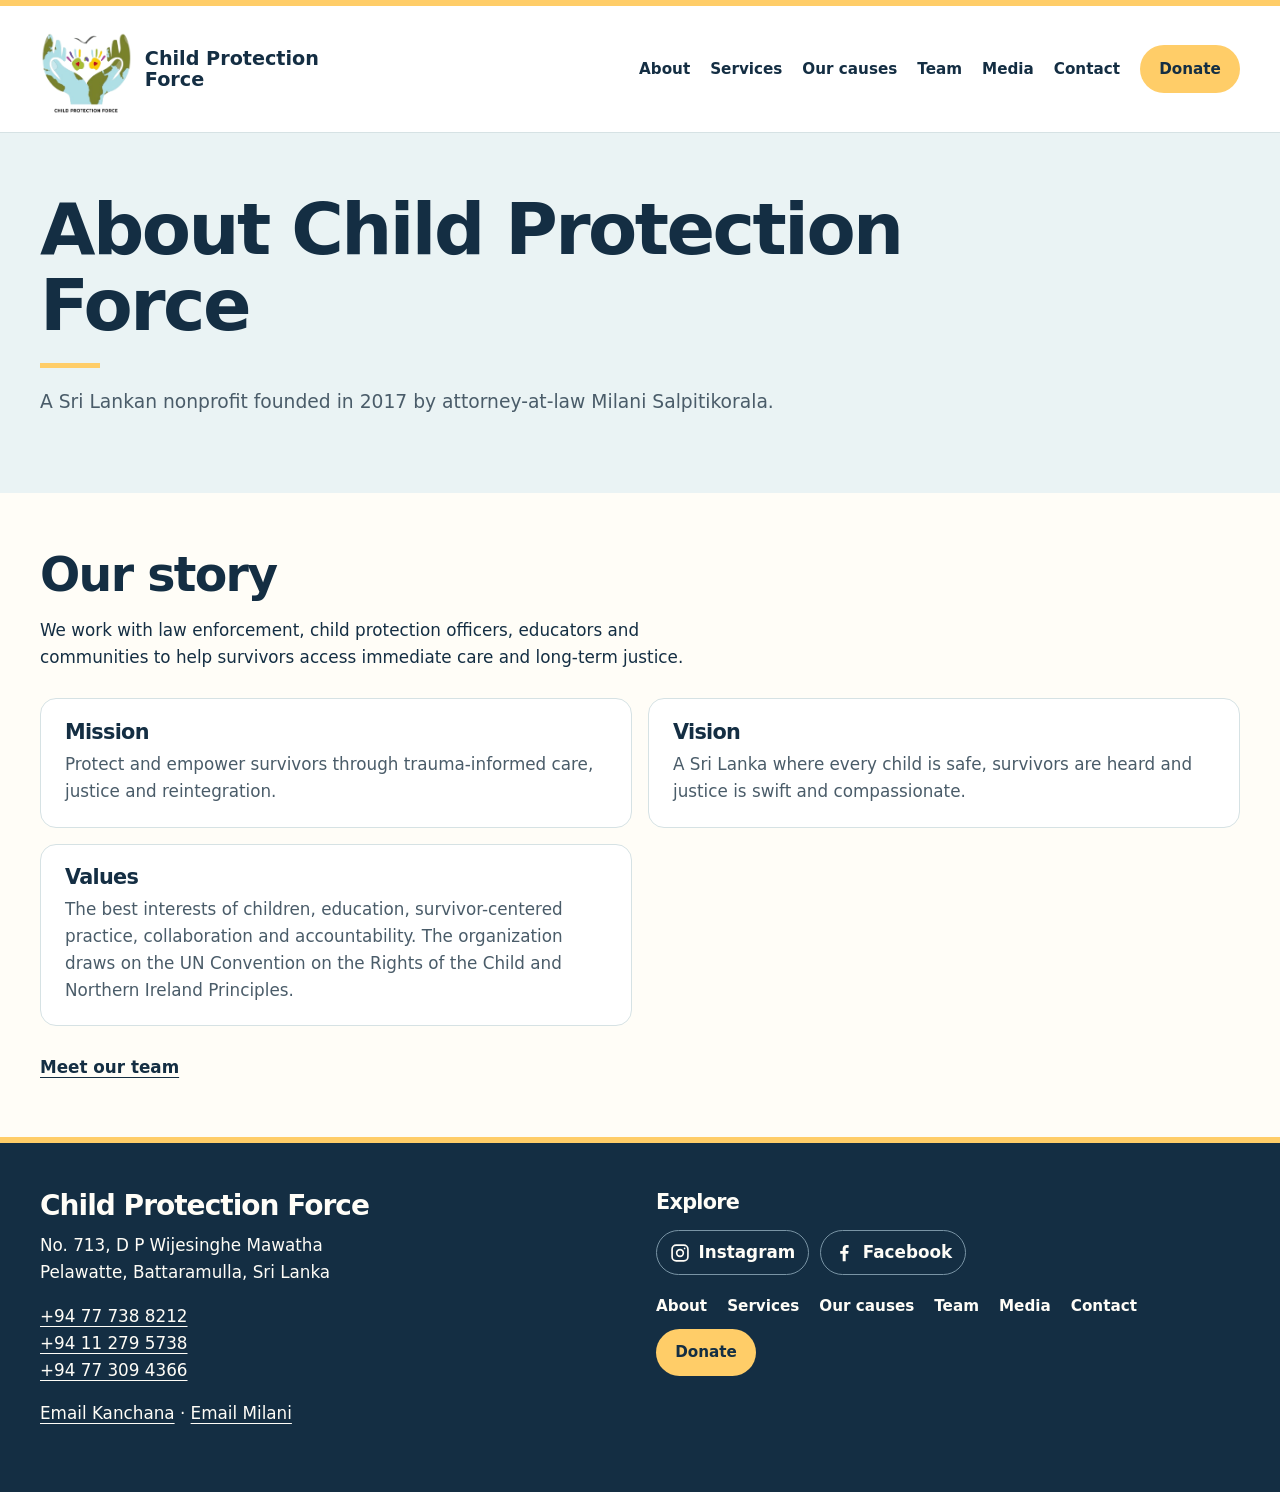
==== about.html @ cc728ff7 "Add Child Protection Force website and local content editor" ====
<!doctype html><html lang="en"><meta charset="utf-8"><meta name="viewport" content="width=device-width,initial-scale=1"><title>About | Child Protection Force</title><link rel="stylesheet" href="style.css"><body><a class="skip" href="#main">Skip to content</a><header><div class="wrap top"><a class="brand" href="index.html"><img src="logo.png" alt=""><span>Child Protection<br>Force</span></a><nav aria-label="Main navigation"><a class="" href="about.html">About</a><a class="" href="services.html">Services</a><a class="" href="causes.html">Our causes</a><a class="" href="team.html">Team</a><a class="" href="media.html">Media</a><a class="" href="contact.html">Contact</a><a class="btn" href="donate.html">Donate</a></nav></div></header><main id="main"><section class="inner"><div class="wrap"><h1>About Child Protection Force</h1><p>A Sri Lankan nonprofit founded in 2017 by attorney-at-law Milani Salpitikorala.</p></div></section><section class="wrap"><h2>Our story</h2><p>We work with law enforcement, child protection officers, educators and communities to help survivors access immediate care and long-term justice.</p><div class="grid"><article><h3>Mission</h3><p>Protect and empower survivors through trauma-informed care, justice and reintegration.</p></article><article><h3>Vision</h3><p>A Sri Lanka where every child is safe, survivors are heard and justice is swift and compassionate.</p></article><article><h3>Values</h3><p>The best interests of children, education, survivor-centered practice, collaboration and accountability. The organization draws on the UN Convention on the Rights of the Child and Northern Ireland Principles.</p></article></div><a class="textlink" href="team.html">Meet our team</a></section></main><footer><div class="wrap foot"><div><h2>Child Protection Force</h2><address>No. 713, D P Wijesinghe Mawatha<br>Pelawatte, Battaramulla, Sri Lanka</address><p><a class="" href="tel:+94777388212">+94 77 738 8212</a><br><a class="" href="tel:+94112795738">+94 11 279 5738</a><br><a class="" href="tel:+94773094366">+94 77 309 4366</a></p><p><a class="" href="mailto:kanchana@childprotectionforce.org">Email Kanchana</a> · <a class="" href="mailto:milani@childprotectionforce.org">Email Milani</a></p></div><div><h3>Explore</h3><p class="social-links"><a class="social-instagram" href="https://www.instagram.com/childprotectionforce.sl/"><svg aria-hidden="true" viewBox="0 0 24 24" fill="none" stroke="currentColor" stroke-width="2"><rect x="2.5" y="2.5" width="19" height="19" rx="5"/><circle cx="12" cy="12" r="4"/><circle cx="17.5" cy="6.5" r="1" fill="currentColor" stroke="none"/></svg>Instagram</a> <a class="social-facebook" href="https://www.facebook.com/childprotectionforce/"><svg aria-hidden="true" viewBox="0 0 24 24"><path fill="currentColor" d="M14 22v-9h3l.45-3.5H14V7.3c0-1 .26-1.65 1.72-1.65h1.83V2.5a24 24 0 0 0-2.67-.14c-2.64 0-4.45 1.61-4.45 4.58V9.5H7.45V13h2.98v9z"/></svg>Facebook</a></p><nav aria-label="Footer navigation"><a class="" href="about.html">About</a><a class="" href="services.html">Services</a><a class="" href="causes.html">Our causes</a><a class="" href="team.html">Team</a><a class="" href="media.html">Media</a><a class="" href="contact.html">Contact</a><a class="btn" href="donate.html">Donate</a></nav></div></div></footer></body></html>
---- style.css ----
:root{--ink:#142e43;--muted:#4a5c69;--paper:#fffdf7;--mist:#eaf3f4;--gold:#ffcd68;--line:#d6e2e4}
*{box-sizing:border-box}body{margin:0;background:var(--paper);color:var(--ink);font:1.05rem/1.6 system-ui,sans-serif}a{color:inherit;text-underline-offset:.22em}a:focus-visible,button:focus-visible{outline:3px solid #197cab;outline-offset:4px}img{max-width:100%;display:block}.wrap{width:min(1200px,calc(100% - 72px));margin-inline:auto}.skip{position:absolute;top:-100px;z-index:2;background:white;padding:.65rem}.skip:focus{top:0}
header{background:white;border-top:6px solid var(--gold);border-bottom:1px solid var(--line)}.top{min-height:126px;display:flex;align-items:center;justify-content:space-between;gap:1.6rem}.brand{display:flex;align-items:center;gap:.8rem;text-decoration:none;font-weight:850;font-size:1.2rem;line-height:1.12}.brand img{width:92px;height:92px;object-fit:contain}.home .brand img{width:108px;height:108px}nav{display:flex;align-items:center;flex-wrap:wrap;gap:.65rem 1.25rem;font-weight:650;font-size:.95rem}nav a{text-decoration:none}nav a:hover{text-decoration:underline}.btn{display:inline-flex;align-items:center;justify-content:center;border-radius:999px;padding:.72rem 1.2rem;background:var(--gold);color:var(--ink);text-decoration:none;font-weight:800}.btn:hover{background:#ffd98e}.outline{background:white;box-shadow:inset 0 0 0 1px #90a4ae}.outline:hover{background:var(--mist)}
h1,h2,h3{margin:0;line-height:1.07;letter-spacing:-.035em}h1{font-size:clamp(2.7rem,5.6vw,5rem);font-weight:865;max-width:14ch}h2{font-size:clamp(2rem,3.7vw,3.3rem);font-weight:820}h3{font-size:1.3rem;font-weight:780}p{max-width:64ch}.hero{background:var(--mist);overflow:hidden}.split{display:grid;grid-template-columns:1.02fr 1fr;gap:3.1rem;align-items:center}.hero .wrap{padding-block:4.2rem}.hero p,.inner p{font-size:1.17rem;color:var(--muted)}.hero .eyebrow{display:inline-block;margin:0 0 1rem;font-size:.82rem;letter-spacing:.11em;font-weight:850;color:var(--ink);border-bottom:4px solid var(--gold);padding-bottom:.35rem}.actions{display:flex;flex-wrap:wrap;gap:.7rem;margin-top:1.6rem}.photo{background:#cfdee1;border-radius:24px;overflow:hidden;box-shadow:12px 12px 0 var(--gold)}.photo img{width:100%;aspect-ratio:1.45;object-fit:cover}
.impact{background:var(--ink);color:white}.stats{display:grid;grid-template-columns:repeat(3,1fr);gap:1.2rem;padding-block:1.65rem}.stats div{border-left:1px solid #7a97a6;padding-left:1.15rem}.stats strong{display:block;font-size:clamp(2.1rem,4vw,3.5rem);color:var(--gold);line-height:1.02;letter-spacing:-.055em}.stats span{display:block;margin-top:.25rem;font-size:.96rem}.wrap:is(section){padding-block:3.55rem}.wrap:is(section)+.wrap:is(section){border-top:1px solid var(--line)}.inner{background:var(--mist)}.inner .wrap{padding-block:3.6rem}.inner h1{max-width:20ch}.inner h1::after{content:"";width:60px;height:5px;background:var(--gold);display:block;margin-top:1.2rem}.grid{display:grid;grid-template-columns:repeat(2,minmax(0,1fr));gap:1rem;margin-block:1.7rem}.grid article{background:white;border:1px solid var(--line);border-radius:16px;padding:1.35rem 1.5rem}.grid p{margin:.5rem 0 0;color:var(--muted)}.textlink{font-weight:800}.campaign{margin-top:1.6rem;grid-template-columns:minmax(0,280px) minmax(0,1fr);gap:2rem;border:1px solid var(--line);border-radius:18px;padding:1.4rem;background:var(--mist)}.campaign img{border-radius:10px;width:100%;height:auto}.campaign h3{font-size:clamp(1.65rem,3vw,2.45rem)}
footer{background:var(--ink);color:var(--paper);border-top:6px solid var(--gold)}.foot{display:grid;grid-template-columns:1fr 1fr;gap:2rem;padding-block:3rem}.foot h2{font-size:1.75rem;margin-bottom:.7rem}.foot address{font-style:normal}.foot nav{margin-top:1.2rem}.social-links{display:flex;flex-wrap:wrap;gap:.7rem}.social-links a{display:inline-flex;gap:.55rem;align-items:center;text-decoration:none;border:1px solid #7994a5;border-radius:999px;padding:.48rem .8rem;font-weight:750}.social-links a:hover{background:#26465e}.social-links svg{width:20px;height:20px;flex:none}
@media(max-width:900px){.wrap{width:calc(100% - 40px)}.top{align-items:flex-start;flex-direction:column;justify-content:center;gap:.45rem;padding-block:.55rem 1rem}.split{gap:1.75rem}.hero .wrap{padding-block:3rem}}@media(max-width:640px){.wrap{width:calc(100% - 32px)}.split,.foot,.grid{grid-template-columns:1fr}.brand img{width:72px;height:72px}.home .brand img{width:88px;height:88px}.hero .wrap,.inner .wrap{padding-block:2.5rem}.campaign img{max-width:250px}.photo{margin-right:10px}.stats{gap:.55rem}.stats div{padding-left:.45rem}.stats span{font-size:.81rem}.wrap:is(section){padding-block:2.65rem}}
.editor{padding-block:2rem}.editor h1{font-size:clamp(2.5rem,5vw,4rem)}.editor form:not([hidden]){margin-top:1rem}.editor button{border:0;cursor:pointer}.editor input,.editor select,.editor textarea{padding:.55rem;font:inherit;border:1px solid #879e8a;border-radius:4px;background:white;color:var(--ink)}.editor details{margin:1rem 0;padding:1rem;background:var(--mist)}.editor summary{cursor:pointer;font-weight:bold}.editor details label{display:block;margin-top:.9rem}.editor details input,.editor textarea{width:100%;display:block}.editor textarea{min-height:5rem}
.outreach{grid-template-columns:repeat(3,minmax(0,1fr))}.outreach article{display:flex;flex-direction:column;align-items:flex-start;gap:.55rem}.outreach img{width:100%;aspect-ratio:16/10;object-fit:cover;border-radius:10px;margin-bottom:.45rem}@media(max-width:800px){.outreach{grid-template-columns:repeat(2,minmax(0,1fr))}}@media(max-width:520px){.outreach{grid-template-columns:1fr}}
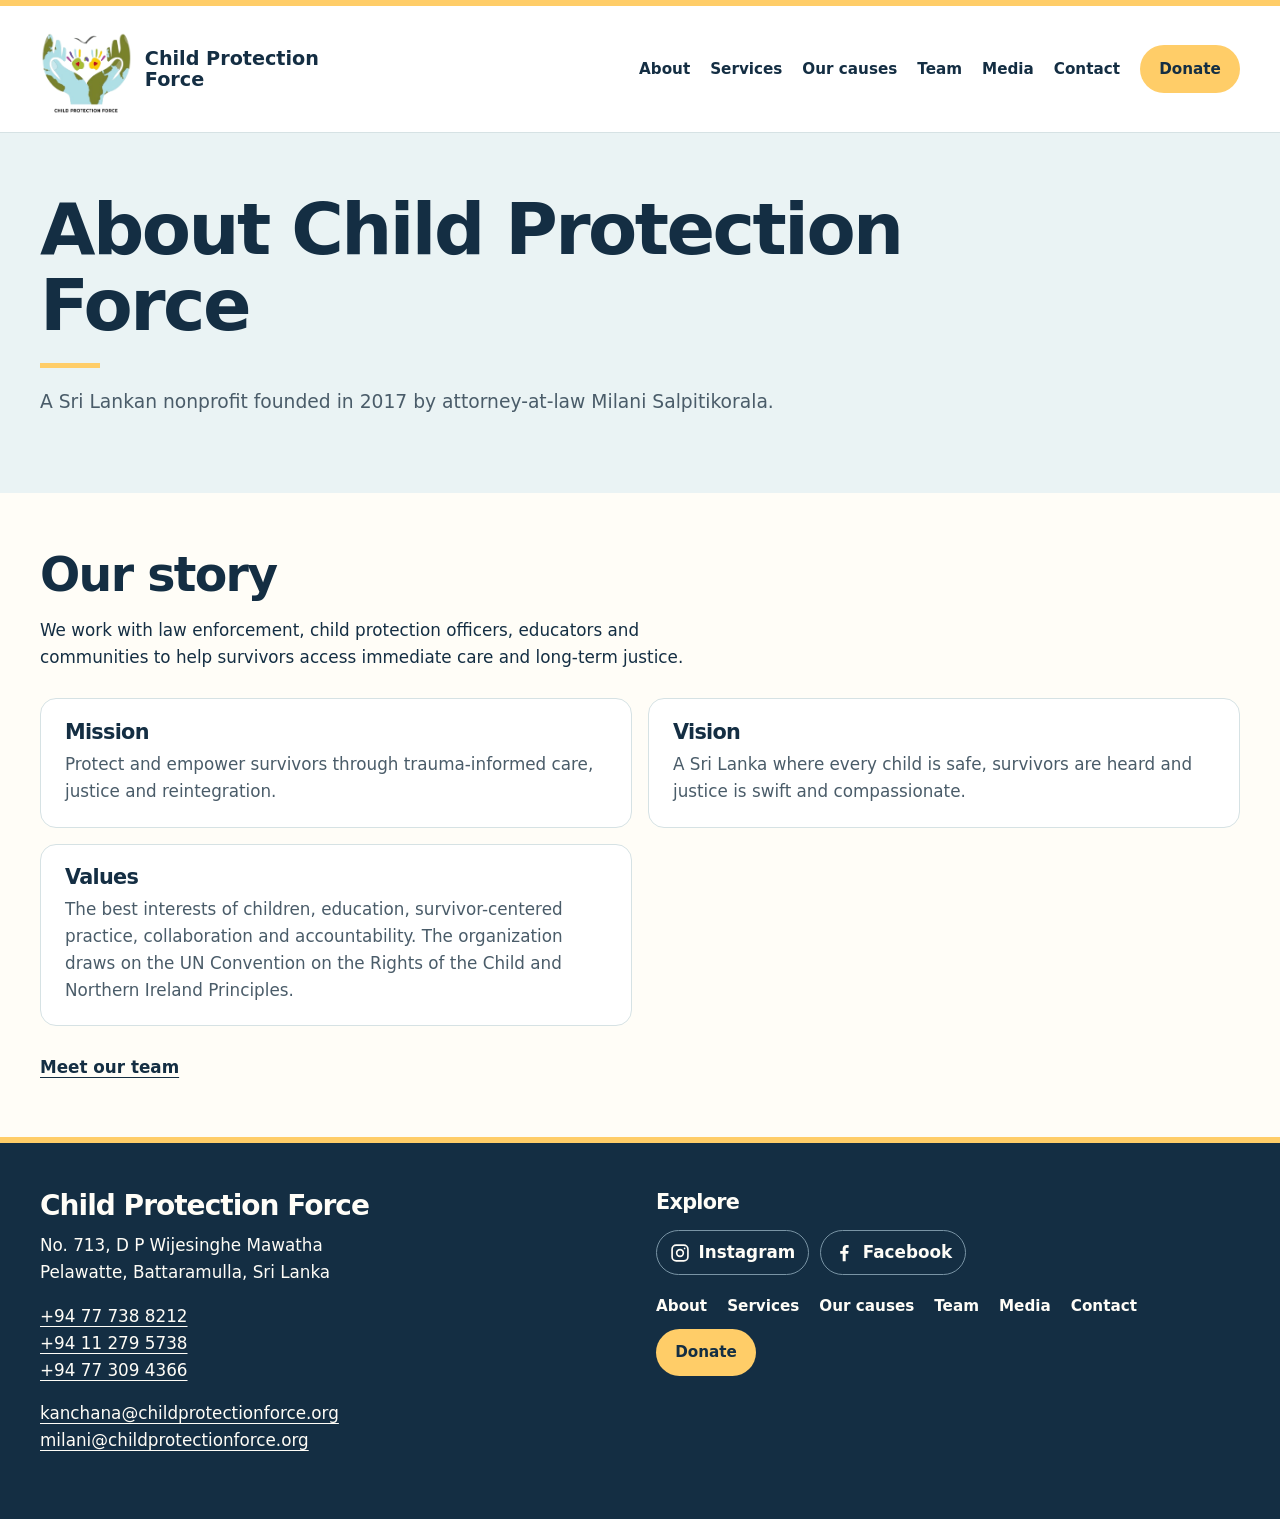
==== commit 4b776e34: "Refine contact and donation pages" ====
--- a/about.html
+++ b/about.html
@@ -1 +1 @@
-<!doctype html><html lang="en"><meta charset="utf-8"><meta name="viewport" content="width=device-width,initial-scale=1"><title>About | Child Protection Force</title><link rel="stylesheet" href="style.css"><body><a class="skip" href="#main">Skip to content</a><header><div class="wrap top"><a class="brand" href="index.html"><img src="logo.png" alt=""><span>Child Protection<br>Force</span></a><nav aria-label="Main navigation"><a class="" href="about.html">About</a><a class="" href="services.html">Services</a><a class="" href="causes.html">Our causes</a><a class="" href="team.html">Team</a><a class="" href="media.html">Media</a><a class="" href="contact.html">Contact</a><a class="btn" href="donate.html">Donate</a></nav></div></header><main id="main"><section class="inner"><div class="wrap"><h1>About Child Protection Force</h1><p>A Sri Lankan nonprofit founded in 2017 by attorney-at-law Milani Salpitikorala.</p></div></section><section class="wrap"><h2>Our story</h2><p>We work with law enforcement, child protection officers, educators and communities to help survivors access immediate care and long-term justice.</p><div class="grid"><article><h3>Mission</h3><p>Protect and empower survivors through trauma-informed care, justice and reintegration.</p></article><article><h3>Vision</h3><p>A Sri Lanka where every child is safe, survivors are heard and justice is swift and compassionate.</p></article><article><h3>Values</h3><p>The best interests of children, education, survivor-centered practice, collaboration and accountability. The organization draws on the UN Convention on the Rights of the Child and Northern Ireland Principles.</p></article></div><a class="textlink" href="team.html">Meet our team</a></section></main><footer><div class="wrap foot"><div><h2>Child Protection Force</h2><address>No. 713, D P Wijesinghe Mawatha<br>Pelawatte, Battaramulla, Sri Lanka</address><p><a class="" href="tel:+94777388212">+94 77 738 8212</a><br><a class="" href="tel:+94112795738">+94 11 279 5738</a><br><a class="" href="tel:+94773094366">+94 77 309 4366</a></p><p><a class="" href="mailto:kanchana@childprotectionforce.org">Email Kanchana</a> · <a class="" href="mailto:milani@childprotectionforce.org">Email Milani</a></p></div><div><h3>Explore</h3><p class="social-links"><a class="social-instagram" href="https://www.instagram.com/childprotectionforce.sl/"><svg aria-hidden="true" viewBox="0 0 24 24" fill="none" stroke="currentColor" stroke-width="2"><rect x="2.5" y="2.5" width="19" height="19" rx="5"/><circle cx="12" cy="12" r="4"/><circle cx="17.5" cy="6.5" r="1" fill="currentColor" stroke="none"/></svg>Instagram</a> <a class="social-facebook" href="https://www.facebook.com/childprotectionforce/"><svg aria-hidden="true" viewBox="0 0 24 24"><path fill="currentColor" d="M14 22v-9h3l.45-3.5H14V7.3c0-1 .26-1.65 1.72-1.65h1.83V2.5a24 24 0 0 0-2.67-.14c-2.64 0-4.45 1.61-4.45 4.58V9.5H7.45V13h2.98v9z"/></svg>Facebook</a></p><nav aria-label="Footer navigation"><a class="" href="about.html">About</a><a class="" href="services.html">Services</a><a class="" href="causes.html">Our causes</a><a class="" href="team.html">Team</a><a class="" href="media.html">Media</a><a class="" href="contact.html">Contact</a><a class="btn" href="donate.html">Donate</a></nav></div></div></footer></body></html>+<!doctype html><html lang="en"><meta charset="utf-8"><meta name="viewport" content="width=device-width,initial-scale=1"><title>About | Child Protection Force</title><link rel="stylesheet" href="style.css"><body><a class="skip" href="#main">Skip to content</a><header><div class="wrap top"><a class="brand" href="index.html"><img src="logo.png" alt=""><span>Child Protection<br>Force</span></a><nav aria-label="Main navigation"><a class="" href="about.html">About</a><a class="" href="services.html">Services</a><a class="" href="causes.html">Our causes</a><a class="" href="team.html">Team</a><a class="" href="media.html">Media</a><a class="" href="contact.html">Contact</a><a class="btn" href="donate.html">Donate</a></nav></div></header><main id="main"><section class="inner"><div class="wrap"><h1>About Child Protection Force</h1><p>A Sri Lankan nonprofit founded in 2017 by attorney-at-law Milani Salpitikorala.</p></div></section><section class="wrap"><h2>Our story</h2><p>We work with law enforcement, child protection officers, educators and communities to help survivors access immediate care and long-term justice.</p><div class="grid"><article><h3>Mission</h3><p>Protect and empower survivors through trauma-informed care, justice and reintegration.</p></article><article><h3>Vision</h3><p>A Sri Lanka where every child is safe, survivors are heard and justice is swift and compassionate.</p></article><article><h3>Values</h3><p>The best interests of children, education, survivor-centered practice, collaboration and accountability. The organization draws on the UN Convention on the Rights of the Child and Northern Ireland Principles.</p></article></div><a class="textlink" href="team.html">Meet our team</a></section></main><footer><div class="wrap foot"><div><h2>Child Protection Force</h2><address>No. 713, D P Wijesinghe Mawatha<br>Pelawatte, Battaramulla, Sri Lanka</address><p><a class="" href="tel:+94777388212">+94 77 738 8212</a><br><a class="" href="tel:+94112795738">+94 11 279 5738</a><br><a class="" href="tel:+94773094366">+94 77 309 4366</a></p><p><a class="" href="mailto:kanchana@childprotectionforce.org">kanchana@childprotectionforce.org</a><br><a class="" href="mailto:milani@childprotectionforce.org">milani@childprotectionforce.org</a></p></div><div><h3>Explore</h3><p class="social-links"><a class="social-instagram" href="https://www.instagram.com/childprotectionforce.sl/"><svg aria-hidden="true" viewBox="0 0 24 24" fill="none" stroke="currentColor" stroke-width="2"><rect x="2.5" y="2.5" width="19" height="19" rx="5"/><circle cx="12" cy="12" r="4"/><circle cx="17.5" cy="6.5" r="1" fill="currentColor" stroke="none"/></svg>Instagram</a> <a class="social-facebook" href="https://www.facebook.com/childprotectionforce/"><svg aria-hidden="true" viewBox="0 0 24 24"><path fill="currentColor" d="M14 22v-9h3l.45-3.5H14V7.3c0-1 .26-1.65 1.72-1.65h1.83V2.5a24 24 0 0 0-2.67-.14c-2.64 0-4.45 1.61-4.45 4.58V9.5H7.45V13h2.98v9z"/></svg>Facebook</a></p><nav aria-label="Footer navigation"><a class="" href="about.html">About</a><a class="" href="services.html">Services</a><a class="" href="causes.html">Our causes</a><a class="" href="team.html">Team</a><a class="" href="media.html">Media</a><a class="" href="contact.html">Contact</a><a class="btn" href="donate.html">Donate</a></nav></div></div></footer></body></html>
--- a/style.css
+++ b/style.css
@@ -6,5 +6,48 @@
 footer{background:var(--ink);color:var(--paper);border-top:6px solid var(--gold)}.foot{display:grid;grid-template-columns:1fr 1fr;gap:2rem;padding-block:3rem}.foot h2{font-size:1.75rem;margin-bottom:.7rem}.foot address{font-style:normal}.foot nav{margin-top:1.2rem}.social-links{display:flex;flex-wrap:wrap;gap:.7rem}.social-links a{display:inline-flex;gap:.55rem;align-items:center;text-decoration:none;border:1px solid #7994a5;border-radius:999px;padding:.48rem .8rem;font-weight:750}.social-links a:hover{background:#26465e}.social-links svg{width:20px;height:20px;flex:none}
 @media(max-width:900px){.wrap{width:calc(100% - 40px)}.top{align-items:flex-start;flex-direction:column;justify-content:center;gap:.45rem;padding-block:.55rem 1rem}.split{gap:1.75rem}.hero .wrap{padding-block:3rem}}@media(max-width:640px){.wrap{width:calc(100% - 32px)}.split,.foot,.grid{grid-template-columns:1fr}.brand img{width:72px;height:72px}.home .brand img{width:88px;height:88px}.hero .wrap,.inner .wrap{padding-block:2.5rem}.campaign img{max-width:250px}.photo{margin-right:10px}.stats{gap:.55rem}.stats div{padding-left:.45rem}.stats span{font-size:.81rem}.wrap:is(section){padding-block:2.65rem}}
 .editor{padding-block:2rem}.editor h1{font-size:clamp(2.5rem,5vw,4rem)}.editor form:not([hidden]){margin-top:1rem}.editor button{border:0;cursor:pointer}.editor input,.editor select,.editor textarea{padding:.55rem;font:inherit;border:1px solid #879e8a;border-radius:4px;background:white;color:var(--ink)}.editor details{margin:1rem 0;padding:1rem;background:var(--mist)}.editor summary{cursor:pointer;font-weight:bold}.editor details label{display:block;margin-top:.9rem}.editor details input,.editor textarea{width:100%;display:block}.editor textarea{min-height:5rem}
-.outreach{grid-template-columns:repeat(3,minmax(0,1fr))}.outreach article{display:flex;flex-direction:column;align-items:flex-start;gap:.55rem}.outreach img{width:100%;aspect-ratio:16/10;object-fit:cover;border-radius:10px;margin-bottom:.45rem}@media(max-width:800px){.outreach{grid-template-columns:repeat(2,minmax(0,1fr))}}@media(max-width:520px){.outreach{grid-template-columns:1fr}}
+.outreach{grid-template-columns:repeat(3,minmax(0,1fr))}.outreach article{display:flex;flex-direction:column;align-items:flex-start;gap:.55rem}.outreach-photo{width:100%;aspect-ratio:3/4;overflow:hidden;margin-bottom:.45rem}
+.outreach-photo img{display:block;width:100%;height:100%;object-fit:cover}
+.outreach-photo img[src="outreach-online-safety.jpg"]{transform:scale(1.9)}@media(max-width:800px){.outreach{grid-template-columns:repeat(2,minmax(0,1fr))}}@media(max-width:520px){.outreach{grid-template-columns:1fr}}
 
+
+/* Keep each bank transfer label aligned with its value. */
+.donation-details {
+  display: grid;
+  grid-template-columns: max-content minmax(0, 1fr);
+  gap: 0.65rem 1.5rem;
+  max-width: 38rem;
+  margin: 1rem 0;
+  padding: 1.25rem;
+  border: 1px solid #d6e1e4;
+  border-radius: 0.75rem;
+  background: #fff;
+}
+.donation-details dt { font-weight: 700; }
+.donation-details dd { margin: 0; overflow-wrap: anywhere; }
+@media (max-width: 480px) {
+  .donation-details { grid-template-columns: minmax(0, 1fr); gap: 0.25rem; }
+  .donation-details dd + dt { margin-top: 0.6rem; }
+}
+
+.contact-page { padding-block:clamp(2rem,5vw,4rem); }
+.contact-page > h1 { margin-bottom:1.5rem; }
+.contact-layout { display:grid; grid-template-columns:minmax(0,1.65fr) minmax(0,1fr); gap:1.25rem; align-items:start; }
+.contact-office, .contact-map { padding:clamp(1.25rem,3vw,2rem); border:1px solid #d6e1e4; border-radius:1rem; background:#fff; }
+.contact-office { background:#eaf2f3; overflow-wrap:anywhere; }
+.contact-layout h2 { font-size:clamp(1.5rem,3vw,2rem); margin-bottom:.9rem; }
+.contact-map iframe { display:block; border:0; border-radius:.65rem; }
+.contact-map p:last-child { margin-bottom:0; }
+@media (max-width:760px) {
+  .contact-layout { grid-template-columns:1fr; }
+  .contact-office { grid-row:1; }
+  .contact-map iframe { height:300px; }
+}
+.contact-message { max-width:46rem; margin-top:1.5rem; padding:clamp(1.25rem,3vw,2rem); border:1px solid #d6e1e4; border-radius:1rem; background:#fff; }
+.contact-message h2 { font-size:clamp(1.5rem,3vw,2rem); }
+.contact-fields { display:grid; grid-template-columns:repeat(2,minmax(0,1fr)); gap:1rem; }
+.contact-message label { display:grid; gap:.35rem; margin-bottom:1rem; font-weight:700; }
+.contact-message input, .contact-message textarea { width:100%; padding:.65rem; font:inherit; font-weight:400; border:1px solid #82919a; border-radius:.45rem; }
+.contact-message textarea { resize:vertical; }
+.contact-message button { border:0; font:inherit; font-weight:700; cursor:pointer; }
+@media (max-width:560px) { .contact-fields { grid-template-columns:1fr; gap:0; } }
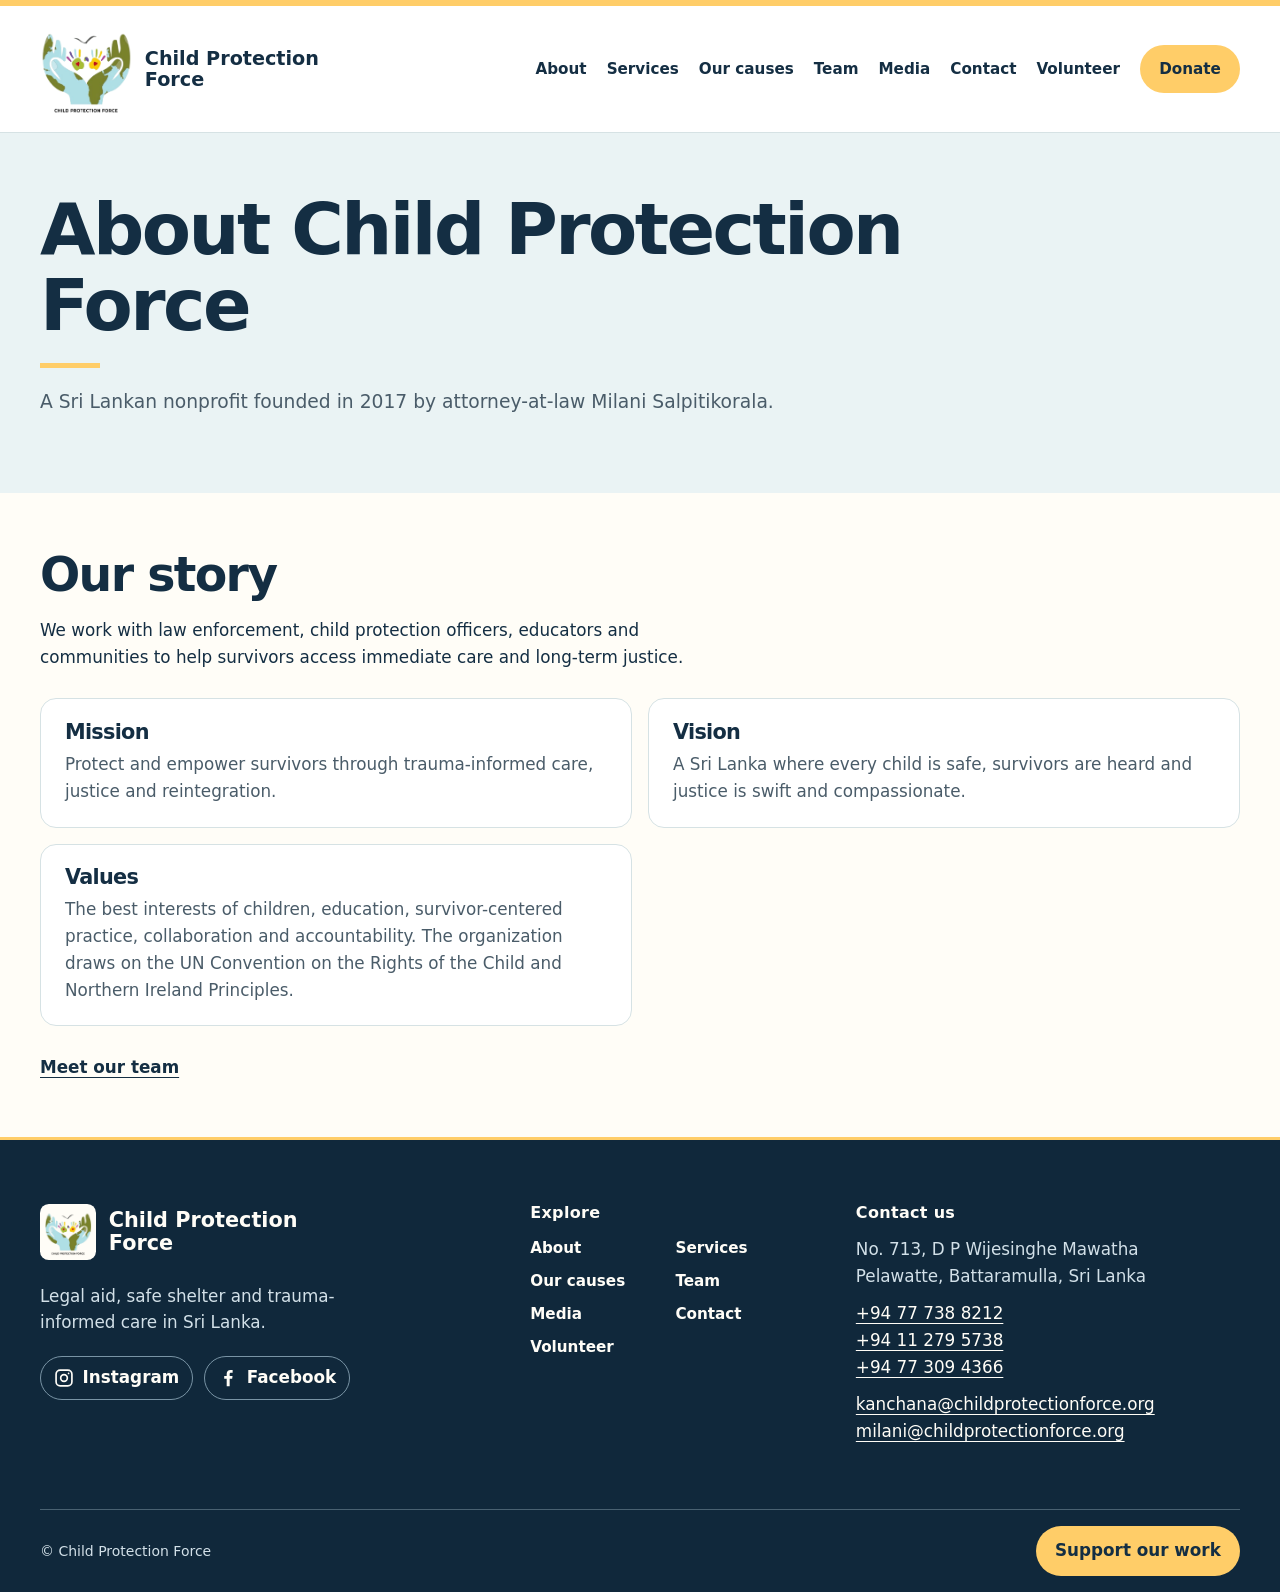
==== commit f7b152ec: "Add Volunteer page and redesign site footer" ====
--- a/about.html
+++ b/about.html
@@ -1 +1,22 @@
-<!doctype html><html lang="en"><meta charset="utf-8"><meta name="viewport" content="width=device-width,initial-scale=1"><title>About | Child Protection Force</title><link rel="stylesheet" href="style.css"><body><a class="skip" href="#main">Skip to content</a><header><div class="wrap top"><a class="brand" href="index.html"><img src="logo.png" alt=""><span>Child Protection<br>Force</span></a><nav aria-label="Main navigation"><a class="" href="about.html">About</a><a class="" href="services.html">Services</a><a class="" href="causes.html">Our causes</a><a class="" href="team.html">Team</a><a class="" href="media.html">Media</a><a class="" href="contact.html">Contact</a><a class="btn" href="donate.html">Donate</a></nav></div></header><main id="main"><section class="inner"><div class="wrap"><h1>About Child Protection Force</h1><p>A Sri Lankan nonprofit founded in 2017 by attorney-at-law Milani Salpitikorala.</p></div></section><section class="wrap"><h2>Our story</h2><p>We work with law enforcement, child protection officers, educators and communities to help survivors access immediate care and long-term justice.</p><div class="grid"><article><h3>Mission</h3><p>Protect and empower survivors through trauma-informed care, justice and reintegration.</p></article><article><h3>Vision</h3><p>A Sri Lanka where every child is safe, survivors are heard and justice is swift and compassionate.</p></article><article><h3>Values</h3><p>The best interests of children, education, survivor-centered practice, collaboration and accountability. The organization draws on the UN Convention on the Rights of the Child and Northern Ireland Principles.</p></article></div><a class="textlink" href="team.html">Meet our team</a></section></main><footer><div class="wrap foot"><div><h2>Child Protection Force</h2><address>No. 713, D P Wijesinghe Mawatha<br>Pelawatte, Battaramulla, Sri Lanka</address><p><a class="" href="tel:+94777388212">+94 77 738 8212</a><br><a class="" href="tel:+94112795738">+94 11 279 5738</a><br><a class="" href="tel:+94773094366">+94 77 309 4366</a></p><p><a class="" href="mailto:kanchana@childprotectionforce.org">kanchana@childprotectionforce.org</a><br><a class="" href="mailto:milani@childprotectionforce.org">milani@childprotectionforce.org</a></p></div><div><h3>Explore</h3><p class="social-links"><a class="social-instagram" href="https://www.instagram.com/childprotectionforce.sl/"><svg aria-hidden="true" viewBox="0 0 24 24" fill="none" stroke="currentColor" stroke-width="2"><rect x="2.5" y="2.5" width="19" height="19" rx="5"/><circle cx="12" cy="12" r="4"/><circle cx="17.5" cy="6.5" r="1" fill="currentColor" stroke="none"/></svg>Instagram</a> <a class="social-facebook" href="https://www.facebook.com/childprotectionforce/"><svg aria-hidden="true" viewBox="0 0 24 24"><path fill="currentColor" d="M14 22v-9h3l.45-3.5H14V7.3c0-1 .26-1.65 1.72-1.65h1.83V2.5a24 24 0 0 0-2.67-.14c-2.64 0-4.45 1.61-4.45 4.58V9.5H7.45V13h2.98v9z"/></svg>Facebook</a></p><nav aria-label="Footer navigation"><a class="" href="about.html">About</a><a class="" href="services.html">Services</a><a class="" href="causes.html">Our causes</a><a class="" href="team.html">Team</a><a class="" href="media.html">Media</a><a class="" href="contact.html">Contact</a><a class="btn" href="donate.html">Donate</a></nav></div></div></footer></body></html>+<!doctype html><html lang="en"><meta charset="utf-8"><meta name="viewport" content="width=device-width,initial-scale=1"><title>About Child Protection Force Sri Lanka</title><meta name="description" content="Learn how Child Protection Force works to improve safety, care, and access to justice for children and women in Sri Lanka."><link rel="canonical" href="https://www.childprotectionforce.org/about.html"><link rel="icon" type="image/png" sizes="48x48" href="/favicon.png"><link rel="stylesheet" href="style.css?v=10"><script src="/analytics.js" defer></script><body><a class="skip" href="#main">Skip to content</a><header><div class="wrap top"><a class="brand" href="index.html"><img src="logo.png" alt=""><span>Child Protection<br>Force</span></a><nav aria-label="Main navigation"><a class="" href="about.html">About</a><a class="" href="services.html">Services</a><a class="" href="causes.html">Our causes</a><a class="" href="team.html">Team</a><a class="" href="media.html">Media</a><a class="" href="contact.html">Contact</a><a class="" href="volunteer.html">Volunteer</a><a class="btn" href="donate.html">Donate</a></nav></div></header><main id="main"><section class="inner"><div class="wrap"><h1>About Child Protection Force</h1><p>A Sri Lankan nonprofit founded in 2017 by attorney-at-law Milani Salpitikorala.</p></div></section><section class="wrap"><h2>Our story</h2><p>We work with law enforcement, child protection officers, educators and communities to help survivors access immediate care and long-term justice.</p><div class="grid"><article><h3>Mission</h3><p>Protect and empower survivors through trauma-informed care, justice and reintegration.</p></article><article><h3>Vision</h3><p>A Sri Lanka where every child is safe, survivors are heard and justice is swift and compassionate.</p></article><article><h3>Values</h3><p>The best interests of children, education, survivor-centered practice, collaboration and accountability. The organization draws on the UN Convention on the Rights of the Child and Northern Ireland Principles.</p></article></div><a class="textlink" href="team.html">Meet our team</a></section></main><footer class="site-footer" id="site-footer">
+<div class="wrap footer-main">
+  <div class="footer-brand">
+    <a href="index.html" class="footer-wordmark"><img src="logo.png" alt="" width="56" height="56"><span>Child Protection<br>Force</span></a>
+    <p>Legal aid, safe shelter and trauma-informed care in Sri Lanka.</p>
+    <p class="social-links"><a class="social-instagram" href="https://www.instagram.com/childprotectionforce.sl/"><svg aria-hidden="true" viewBox="0 0 24 24" fill="none" stroke="currentColor" stroke-width="2"><rect x="2.5" y="2.5" width="19" height="19" rx="5"/><circle cx="12" cy="12" r="4"/><circle cx="17.5" cy="6.5" r="1" fill="currentColor" stroke="none"/></svg>Instagram</a> <a class="social-facebook" href="https://www.facebook.com/childprotectionforce/"><svg aria-hidden="true" viewBox="0 0 24 24"><path fill="currentColor" d="M14 22v-9h3l.45-3.5H14V7.3c0-1 .26-1.65 1.72-1.65h1.83V2.5a24 24 0 0 0-2.67-.14c-2.64 0-4.45 1.61-4.45 4.58V9.5H7.45V13h2.98v9z"/></svg>Facebook</a></p>
+  </div>
+  <div class="footer-explore">
+    <h2>Explore</h2>
+    <nav aria-label="Footer navigation"><a class="" href="about.html">About</a><a class="" href="services.html">Services</a><a class="" href="causes.html">Our causes</a><a class="" href="team.html">Team</a><a class="" href="media.html">Media</a><a class="" href="contact.html">Contact</a><a class="" href="volunteer.html">Volunteer</a></nav>
+  </div>
+  <div class="footer-contact">
+    <h2>Contact us</h2>
+    <address>No. 713, D P Wijesinghe Mawatha<br>Pelawatte, Battaramulla, Sri Lanka</address><p><a class="" href="tel:+94777388212">+94 77 738 8212</a><br><a class="" href="tel:+94112795738">+94 11 279 5738</a><br><a class="" href="tel:+94773094366">+94 77 309 4366</a></p><p><a class="" href="mailto:kanchana@childprotectionforce.org">kanchana@childprotectionforce.org</a><br><a class="" href="mailto:milani@childprotectionforce.org">milani@childprotectionforce.org</a></p>
+  </div>
+</div>
+<div class="wrap footer-bottom">
+  <small>© Child Protection Force</small>
+  <button type="button" id="analytics-preference" hidden>Analytics preferences</button>
+  <a class="btn" href="donate.html">Support our work</a>
+</div>
+</footer></body></html>
--- a/style.css
+++ b/style.css
@@ -51,3 +51,177 @@
 .contact-message textarea { resize:vertical; }
 .contact-message button { border:0; font:inherit; font-weight:700; cursor:pointer; }
 @media (max-width:560px) { .contact-fields { grid-template-columns:1fr; gap:0; } }
+
+/* Shared public footer */
+.site-footer {
+  border-top-width: 3px;
+  background: #10283b;
+  color: #fffdf7;
+}
+.footer-main {
+  display: grid;
+  grid-template-columns: 1.2fr .75fr 1.05fr;
+  gap: clamp(1.25rem, 4vw, 4rem);
+  padding-block: clamp(2.25rem, 5vw, 4rem);
+}
+.site-footer h2 {
+  margin: 0 0 .9rem;
+  font-size: 1rem;
+  letter-spacing: .02em;
+}
+.footer-wordmark {
+  display: inline-flex;
+  align-items: center;
+  gap: .8rem;
+  color: inherit;
+  font-size: 1.3rem;
+  font-weight: 800;
+  line-height: 1.13;
+  text-decoration: none;
+}
+.footer-wordmark img {
+  width: 56px;
+  height: 56px;
+  object-fit: contain;
+  background: var(--paper);
+  border-radius: .55rem;
+  padding: .25rem;
+}
+.footer-brand > p:first-of-type {
+  max-width: 28ch;
+  margin: .9rem 0 1.2rem;
+  color: #d2e0e8;
+}
+.footer-explore nav {
+  display: grid;
+  grid-template-columns: 1fr 1fr;
+  gap: .55rem 1rem;
+}
+.footer-explore nav a,
+.footer-contact a {
+  color: inherit;
+  text-decoration-thickness: 1px;
+  text-underline-offset: .23em;
+}
+.footer-explore nav a {
+  padding: 0;
+  text-decoration: none;
+}
+.footer-explore nav a:hover,
+.footer-contact a:hover,
+#analytics-preference:hover {
+  color: var(--gold);
+  text-decoration: underline;
+}
+.footer-contact {
+  overflow-wrap: anywhere;
+}
+.footer-contact address {
+  color: #d2e0e8;
+  font-style: normal;
+}
+.footer-contact p {
+  margin: .65rem 0 0;
+}
+.footer-bottom {
+  display: flex;
+  align-items: center;
+  flex-wrap: wrap;
+  gap: .7rem 1.5rem;
+  border-top: 1px solid #496171;
+  padding-block: 1rem;
+  color: #d2e0e8;
+}
+.footer-bottom .btn {
+  margin-inline-start: auto;
+}
+#analytics-preference {
+  padding: .35rem 0;
+  border: 0;
+  background: transparent;
+  color: inherit;
+  font: inherit;
+  font-size: .875rem;
+  text-decoration: underline;
+  text-underline-offset: .2em;
+  cursor: pointer;
+}
+@media (max-width: 760px) {
+  .footer-main {
+    grid-template-columns: 1fr 1fr;
+  }
+  .footer-brand {
+    grid-column: 1 / -1;
+  }
+}
+@media (max-width: 480px) {
+  .footer-main {
+    grid-template-columns: 1fr;
+  }
+  .footer-brand {
+    grid-column: auto;
+  }
+  .footer-bottom .btn {
+    margin-inline-start: 0;
+  }
+}
+
+.volunteer-application {
+  display: grid;
+  grid-template-columns: minmax(12rem, .62fr) minmax(0, 1.38fr);
+  border: 1px solid var(--line);
+  border-radius: 1rem;
+  overflow: hidden;
+  background: white;
+}
+.volunteer-application aside,
+.volunteer-form {
+  padding: clamp(1.2rem, 4vw, 2.4rem);
+}
+.volunteer-application aside {
+  background: var(--mist);
+}
+.volunteer-application aside h3 {
+  margin-top: 0;
+}
+.volunteer-fields {
+  display: grid;
+  grid-template-columns: repeat(2, minmax(0, 1fr));
+  gap: 1rem;
+}
+.volunteer-form {
+  display: grid;
+  gap: 1rem;
+}
+.volunteer-form label {
+  display: grid;
+  gap: .35rem;
+  font-weight: 700;
+}
+.volunteer-form :is(input, select, textarea) {
+  width: 100%;
+  border: 1px solid #8198a0;
+  border-radius: .5rem;
+  padding: .65rem .75rem;
+  background: #fff;
+  color: var(--ink);
+  font: inherit;
+  font-weight: 400;
+}
+.volunteer-form .btn {
+  justify-self: start;
+  cursor: pointer;
+}
+.volunteer-form small {
+  color: var(--muted);
+}
+@media (max-width: 740px) {
+  .volunteer-application {
+    grid-template-columns: 1fr;
+  }
+}
+@media (max-width: 520px) {
+  .volunteer-fields {
+    grid-template-columns: 1fr;
+  }
+}
